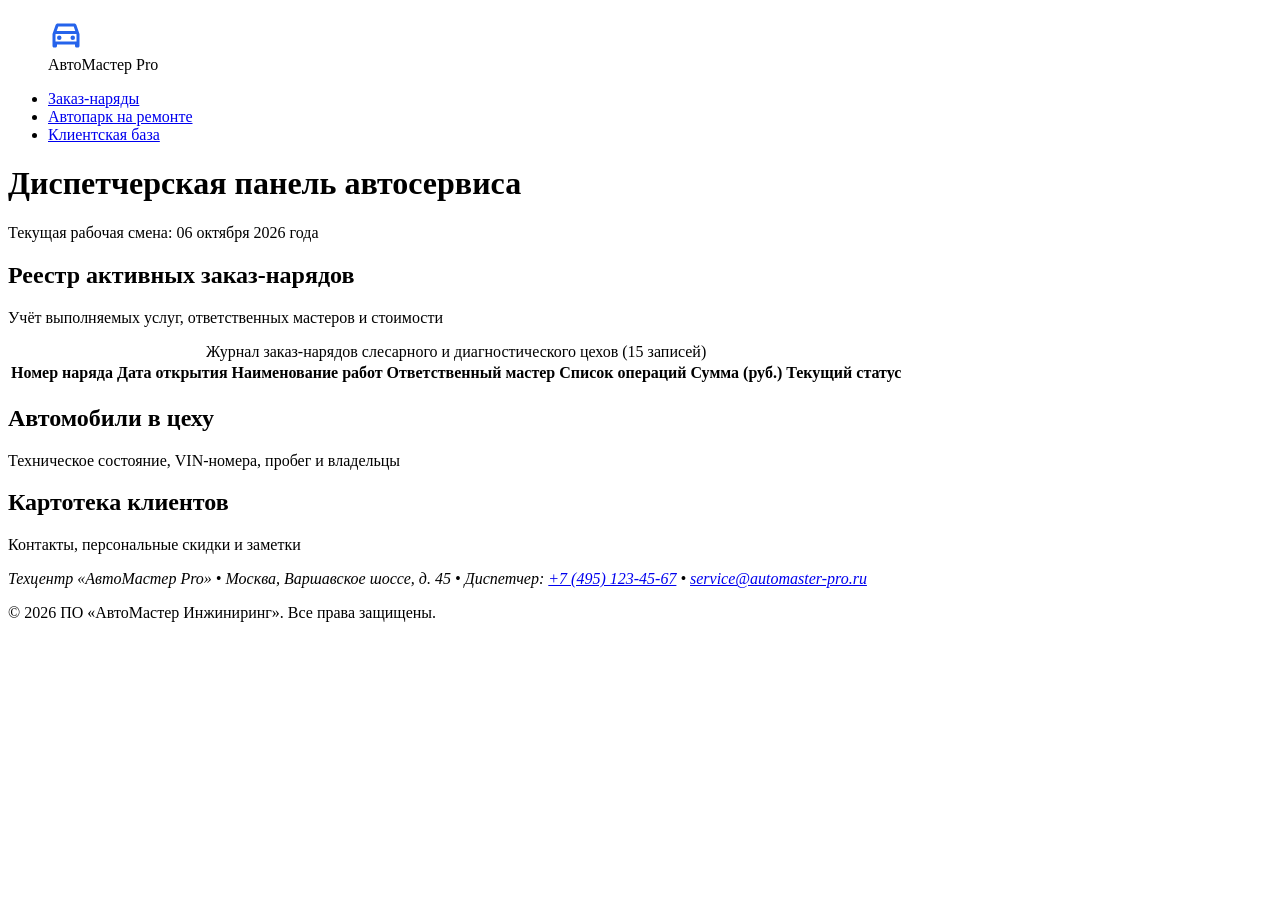
==== index.html @ 655a0047 "Rename 1Day.html to index.html" ====
<!DOCTYPE html>
<html lang="ru">
<head>
  <meta charset="UTF-8">
  <meta name="viewport" content="width=device-width, initial-scale=1.0">
  <title>АвтоМастер Pro — Система управления автосервисом</title>
  <link rel="stylesheet" href="./styles.css">
</head>
<body class="app-layout">

  <!-- БОКОВАЯ НАВИГАЦИЯ -->
  <nav class="app-sidebar" aria-label="Главное меню автосервиса">
    <figure class="brand-badge">
      <img
        src="data:image/svg+xml,%3Csvg xmlns='http://www.w3.org/2000/svg' viewBox='0 0 24 24' fill='%232563eb'%3E%3Cpath d='M18.92 6.01C18.72 5.42 18.16 5 17.5 5h-11c-.66 0-1.22.42-1.42 1.01L3 12v8c0 .55.45 1 1 1h1c.55 0 1-.45 1-1v-1h12v1c0 .55.45 1 1 1h1c.55 0 1-.45 1-1v-8l-2.08-5.99zM6.85 7h10.29l1.04 3H5.81l1.04-3zM19 17H5v-4.66l.12-.34h13.77l.11.34V17z'/%3E%3Ccircle cx='7.5' cy='14.5' r='1.5'/%3E%3Ccircle cx='16.5' cy='14.5' r='1.5'/%3E%3C/svg%3E"
        alt="Фирменный логотип системы АвтоМастер Pro"
        width="36"
        height="36">
      <figcaption class="brand-title">АвтоМастер Pro</figcaption>
    </figure>

    <ul class="nav-list">
      <li class="nav-item">
        <a href="#orders-section" class="nav-link active" aria-current="page">Заказ-наряды</a>
      </li>
      <li class="nav-item">
        <a href="#cars-section" class="nav-link">Автопарк на ремонте</a>
      </li>
      <li class="nav-item">
        <a href="#clients-section" class="nav-link">Клиентская база</a>
      </li>
    </ul>
  </nav>

  <!-- ШАПКА -->
  <header class="app-header">
    <hgroup class="header-content">
      <h1 class="header-heading">Диспетчерская панель автосервиса</h1>
      <p class="header-caption">
        Текущая рабочая смена:
        <time datetime="2026-10-06">06 октября 2026 года</time>
      </p>
    </hgroup>
  </header>

  <!-- ОСНОВНАЯ ОБЛАСТЬ -->
  <main class="app-main">

    <!-- СЕКЦИЯ 1: ТАБЛИЦА ЗАКАЗ-НАРЯДОВ -->
    <section id="orders-section" class="dashboard-block" aria-labelledby="orders-title">
      <header class="block-header">
        <h2 id="orders-title" class="block-title">Реестр активных заказ-нарядов</h2>
        <p class="block-subtitle">Учёт выполняемых услуг, ответственных мастеров и стоимости</p>
      </header>

      <table class="data-table" id="orders-table">
        <caption class="table-caption">
          Журнал заказ-нарядов слесарного и диагностического цехов (15 записей)
        </caption>
        <thead>
          <tr>
            <th scope="col">Номер наряда</th>
            <th scope="col">Дата открытия</th>
            <th scope="col">Наименование работ</th>
            <th scope="col">Ответственный мастер</th>
            <th scope="col">Список операций</th>
            <th scope="col">Сумма (руб.)</th>
            <th scope="col">Текущий статус</th>
          </tr>
        </thead>
        <tbody id="orders-table-body">
          <!-- Генерируется через JS (без innerHTML) -->
        </tbody>
      </table>
    </section>

    <!-- СЕКЦИЯ 2: КАРТОЧКИ АВТОМОБИЛЕЙ НА ОБСЛУЖИВАНИИ -->
    <section id="cars-section" class="dashboard-block" aria-labelledby="cars-title">
      <header class="block-header">
        <h2 id="cars-title" class="block-title">Автомобили в цеху</h2>
        <p class="block-subtitle">Техническое состояние, VIN-номера, пробег и владельцы</p>
      </header>
      <ul id="cars-grid" class="cards-grid" aria-label="Сетка автомобилей в автосервисе">
        <!-- Генерируется через JS (без innerHTML) -->
      </ul>
    </section>

  </main>

  <!-- ДОПОЛНИТЕЛЬНАЯ БОКОВАЯ ПАНЕЛЬ: КЛИЕНТЫ -->
  <aside id="clients-section" class="app-extra-panel" aria-labelledby="clients-title">
    <header class="extra-panel-header">
      <h2 id="clients-title" class="extra-panel-title">Картотека клиентов</h2>
      <p class="extra-panel-subtitle">Контакты, персональные скидки и заметки</p>
    </header>
    <ul id="clients-stack" class="clients-stack" aria-label="Список клиентов сервиса">
      <!-- Генерируется через JS (без innerHTML) -->
    </ul>
  </aside>

  <!-- ПОДВАЛ С АДРЕСОМ -->
  <footer class="app-footer">
    <address class="footer-contacts">
      Техцентр «АвтоМастер Pro» • Москва, Варшавское шоссе, д. 45 • Диспетчер: 
      <a href="tel:+74951234567">+7 (495) 123-45-67</a> • 
      <a href="mailto:service@automaster-pro.ru">service@automaster-pro.ru</a>
    </address>
    <p class="footer-copyright">
      © <time datetime="2026">2026</time> ПО «АвтоМастер Инжиниринг». Все права защищены.
    </p>
  </footer>

  <!-- МОДУЛЬ ПРИЛОЖЕНИЯ -->
  <script type="module" src="./js/app.js"></script>
</body>
</html>
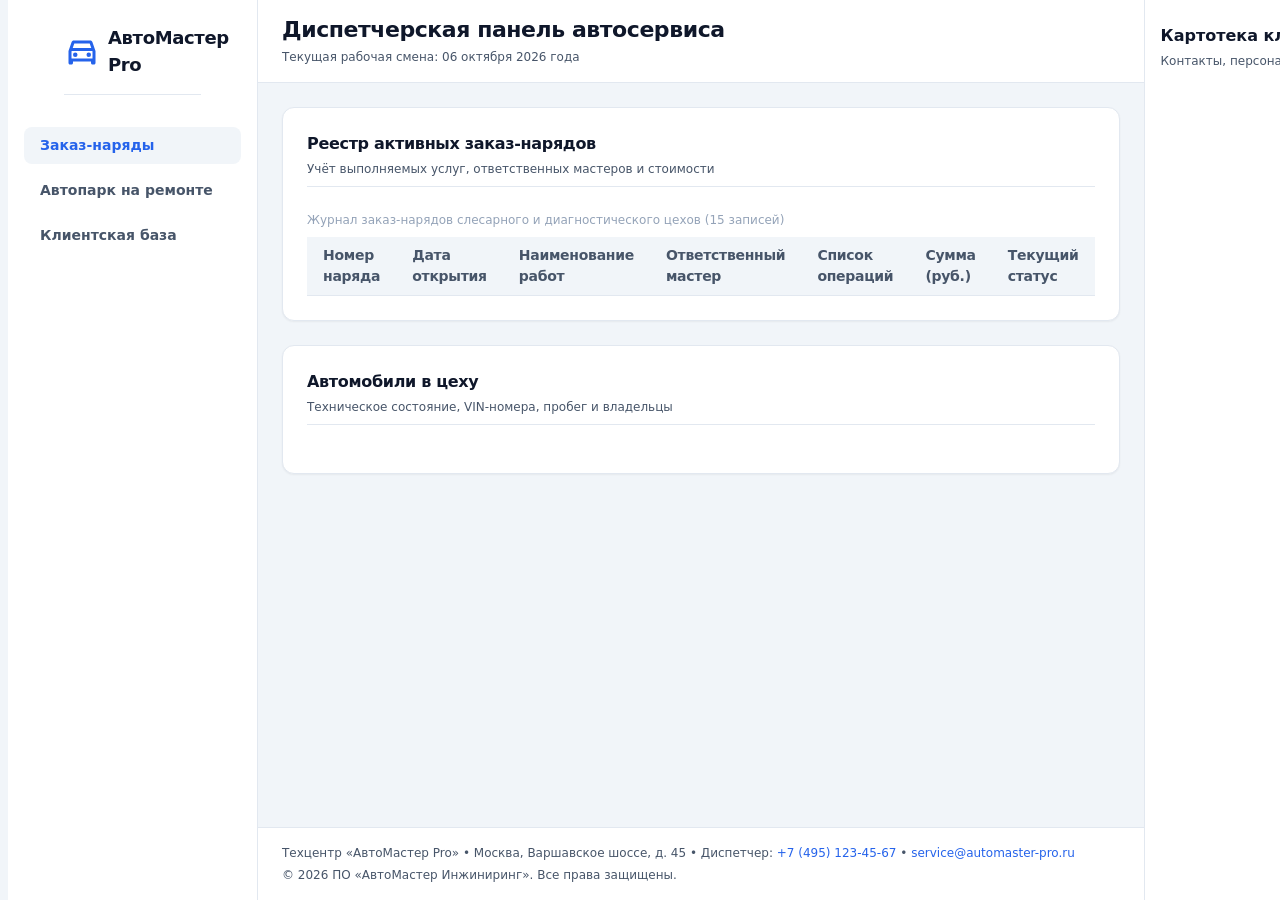
==== commit 279ad5a6: "Update index.html" ====
--- a/index.html
+++ b/index.html
@@ -4,7 +4,7 @@
   <meta charset="UTF-8">
   <meta name="viewport" content="width=device-width, initial-scale=1.0">
   <title>АвтоМастер Pro — Система управления автосервисом</title>
-  <link rel="stylesheet" href="./styles.css">
+  <link rel="stylesheet" href="./style.css">
 </head>
 <body class="app-layout">
 
@@ -111,6 +111,6 @@
   </footer>
 
   <!-- МОДУЛЬ ПРИЛОЖЕНИЯ -->
-  <script type="module" src="./js/app.js"></script>
+  <script type="module" src="./app.js"></script>
 </body>
 </html>
--- a/style.css
+++ b/style.css
@@ -0,0 +1,385 @@
+/* ==========================================================================
+   1. СОВРЕМЕННЫЙ CSS RESET (БЕЗ * { margin:0; padding:0; })
+   ========================================================================== */
+*,
+*::before,
+*::after {
+  box-sizing: border-box;
+}
+
+html {
+  -webkit-text-size-adjust: none;
+  text-size-adjust: none;
+}
+
+body,
+h1,
+h2,
+h3,
+h4,
+p,
+figure,
+figcaption,
+blockquote,
+dl,
+dd,
+ul,
+ol {
+  margin-block-start: 0;
+  margin-block-end: 0;
+}
+
+ul,
+ol {
+  list-style: none;
+  padding-inline-start: 0;
+}
+
+body {
+  min-height: 100vh;
+  line-height: var(--lh-normal);
+  font-family: var(--font-family-base);
+  background-color: var(--bg-base);
+  color: var(--text-primary);
+}
+
+img {
+  display: block;
+  max-width: 100%;
+}
+
+table {
+  border-collapse: collapse;
+  width: 100%;
+}
+
+a {
+  color: inherit;
+  text-decoration: none;
+}
+
+/* ==========================================================================
+   2. ДИЗАЙН-ТОКЕНЫ В :ROOT (26 CSS-ПЕРЕМЕННЫХ)
+   ========================================================================== */
+@import url('https://fonts.googleapis.com/css2?family=Plus+Jakarta+Sans:wght@400;500;600;700&display=swap');
+
+:root {
+  /* 1. Семейство шрифтов и 6 размеров */
+  --font-family-base: 'Plus Jakarta Sans', system-ui, -apple-system, sans-serif;
+  --font-xs: 0.75rem;    /* 12px */
+  --font-sm: 0.875rem;   /* 14px */
+  --font-md: 1rem;       /* 16px */
+  --font-lg: 1.125rem;   /* 18px */
+  --font-xl: 1.375rem;   /* 22px */
+  --font-2xl: 1.625rem;  /* 26px */
+
+  /* Интервалы и трекинг */
+  --lh-tight: 1.25;
+  --lh-normal: 1.5;
+  --ls-tight: -0.02em;
+  --ls-normal: 0;
+  --ls-wide: 0.04em;
+
+  /* 2. Цвета фонов (3 уровня) */
+  --bg-base: #f1f5f9;               /* Уровень 1: Общая подложка */
+  --bg-surface: #ffffff;            /* Уровень 2: Карточки, сайдбар */
+  --bg-surface-elevated: #e2e8f0;   /* Уровень 3: Акцентные блоки */
+
+  /* 3. Цвета текста (3 уровня) */
+  --text-primary: #0f172a;          /* Основной */
+  --text-secondary: #475569;        /* Второстепенный */
+  --text-muted: #94a3b8;            /* Приглушенный */
+
+  /* 4. Цвета границ (2 уровня) */
+  --border-subtle: #e2e8f0;
+  --border-strong: #cbd5e1;
+
+  /* 5. Акцентный цвет */
+  --color-accent: #2563eb;
+
+  /* 6. Цвета состояний */
+  --color-success: #15803d;
+  --color-warning: #b45309;
+  --color-error: #b91c1c;
+  --color-info: #0369a1;
+
+  /* 7. 6 шагов отступов (от 4px до 48px) */
+  --space-2xs: 4px;
+  --space-xs: 8px;
+  --space-sm: 16px;
+  --space-md: 24px;
+  --space-lg: 32px;
+  --space-xl: 48px;
+
+  /* 8. 4 радиуса скругления */
+  --radius-sm: 4px;
+  --radius-md: 8px;
+  --radius-lg: 12px;
+  --radius-full: 9999px;
+
+  /* 9. 3 уровня теней */
+  --shadow-sm: 0 1px 2px rgba(0, 0, 0, 0.05);
+  --shadow-md: 0 4px 6px -1px rgba(0, 0, 0, 0.08);
+  --shadow-lg: 0 10px 15px -3px rgba(0, 0, 0, 0.12);
+}
+
+/* ==========================================================================
+   3. ГЛОБАЛЬНЫЙ CSS GRID LAYOUT
+   ========================================================================== */
+.app-layout {
+  display: grid;
+  grid-template-columns: 250px 1fr 320px;
+  grid-template-rows: auto 1fr auto;
+  grid-template-areas:
+    "sidebar header extra"
+    "sidebar main   extra"
+    "sidebar footer extra";
+  min-height: 100vh;
+}
+
+/* Боковая навигация */
+.app-sidebar {
+  grid-area: sidebar;
+  background-color: var(--bg-surface);
+  border-right: 1px solid var(--border-subtle);
+  padding: var(--space-md) var(--space-sm);
+}
+
+.brand-badge {
+  display: flex;
+  align-items: center;
+  gap: var(--space-xs);
+  margin-bottom: var(--space-lg);
+  padding-bottom: var(--space-sm);
+  border-bottom: 1px solid var(--border-subtle);
+}
+
+.brand-title {
+  font-size: var(--font-lg);
+  font-weight: 700;
+  letter-spacing: var(--ls-tight);
+  color: var(--text-primary);
+}
+
+.nav-list {
+  display: flex;
+  flex-direction: column;
+  gap: var(--space-xs);
+}
+
+.nav-link {
+  display: block;
+  padding: var(--space-xs) var(--space-sm);
+  font-size: var(--font-sm);
+  font-weight: 600;
+  color: var(--text-secondary);
+  border-radius: var(--radius-md);
+  transition: background-color 0.2s, color 0.2s;
+}
+
+.nav-link:hover,
+.nav-link.active {
+  background-color: var(--bg-base);
+  color: var(--color-accent);
+}
+
+/* Шапка */
+.app-header {
+  grid-area: header;
+  background-color: var(--bg-surface);
+  border-bottom: 1px solid var(--border-subtle);
+  padding: var(--space-sm) var(--space-md);
+}
+
+.header-heading {
+  font-size: var(--font-xl);
+  font-weight: 700;
+  letter-spacing: var(--ls-tight);
+  line-height: var(--lh-tight);
+}
+
+.header-caption {
+  font-size: var(--font-xs);
+  color: var(--text-secondary);
+  margin-top: var(--space-2xs);
+}
+
+/* Основная область */
+.app-main {
+  grid-area: main;
+  padding: var(--space-md);
+  display: flex;
+  flex-direction: column;
+  gap: var(--space-md);
+}
+
+.dashboard-block {
+  background-color: var(--bg-surface);
+  border: 1px solid var(--border-subtle);
+  border-radius: var(--radius-lg);
+  padding: var(--space-md);
+  box-shadow: var(--shadow-sm);
+}
+
+.block-header {
+  margin-bottom: var(--space-md);
+  padding-bottom: var(--space-xs);
+  border-bottom: 1px solid var(--border-subtle);
+}
+
+.block-title {
+  font-size: var(--font-md);
+  font-weight: 700;
+  letter-spacing: var(--ls-tight);
+}
+
+.block-subtitle {
+  font-size: var(--font-xs);
+  color: var(--text-secondary);
+  margin-top: var(--space-2xs);
+}
+
+/* Таблица заказов-нарядов */
+.table-caption {
+  font-size: var(--font-xs);
+  color: var(--text-muted);
+  text-align: left;
+  margin-bottom: var(--space-xs);
+}
+
+.data-table th,
+.data-table td {
+  padding: var(--space-xs) var(--space-sm);
+  text-align: left;
+  font-size: var(--font-sm);
+  border-bottom: 1px solid var(--border-subtle);
+}
+
+.data-table th {
+  background-color: var(--bg-base);
+  color: var(--text-secondary);
+  font-weight: 600;
+  letter-spacing: var(--ls-tight);
+}
+
+.data-table tbody tr:hover {
+  background-color: var(--bg-base);
+}
+
+/* Сетка карточек автомобилей */
+.cards-grid {
+  display: grid;
+  grid-template-columns: repeat(auto-fill, minmax(240px, 1fr));
+  gap: var(--space-sm);
+}
+
+.car-card {
+  background-color: var(--bg-base);
+  border: 1px solid var(--border-subtle);
+  border-radius: var(--radius-md);
+  padding: var(--space-sm);
+  display: flex;
+  flex-direction: column;
+  gap: var(--space-2xs);
+}
+
+.car-title {
+  font-size: var(--font-sm);
+  font-weight: 700;
+  line-height: var(--lh-tight);
+}
+
+.car-desc {
+  font-size: var(--font-xs);
+  color: var(--text-secondary);
+}
+
+.car-meta {
+  font-size: var(--font-xs);
+  color: var(--text-muted);
+}
+
+/* Дополнительная боковая панель (Клиенты) */
+.app-extra-panel {
+  grid-area: extra;
+  background-color: var(--bg-surface);
+  border-left: 1px solid var(--border-subtle);
+  padding: var(--space-md) var(--space-sm);
+  overflow-y: auto;
+}
+
+.extra-panel-header {
+  margin-bottom: var(--space-md);
+}
+
+.extra-panel-title {
+  font-size: var(--font-md);
+  font-weight: 700;
+}
+
+.extra-panel-subtitle {
+  font-size: var(--font-xs);
+  color: var(--text-secondary);
+  margin-top: var(--space-2xs);
+}
+
+.clients-stack {
+  display: flex;
+  flex-direction: column;
+  gap: var(--space-sm);
+}
+
+.client-card {
+  background-color: var(--bg-base);
+  border: 1px solid var(--border-subtle);
+  border-radius: var(--radius-md);
+  padding: var(--space-sm);
+  display: flex;
+  flex-direction: column;
+  gap: var(--space-2xs);
+}
+
+.client-name {
+  font-size: var(--font-sm);
+  font-weight: 700;
+}
+
+.client-text {
+  font-size: var(--font-xs);
+  color: var(--text-secondary);
+}
+
+/* Бейджи статусов */
+.status-badge {
+  display: inline-block;
+  align-self: flex-start;
+  padding: 2px 8px;
+  font-size: var(--font-xs);
+  font-weight: 600;
+  border-radius: var(--radius-full);
+  margin-top: var(--space-2xs);
+}
+
+.status-badge--success { background-color: #dcfce7; color: var(--color-success); }
+.status-badge--warning { background-color: #fef3c7; color: var(--color-warning); }
+.status-badge--error   { background-color: #fee2e2; color: var(--color-error); }
+.status-badge--info    { background-color: #e0f2fe; color: var(--color-info); }
+
+/* Подвал */
+.app-footer {
+  grid-area: footer;
+  background-color: var(--bg-surface);
+  border-top: 1px solid var(--border-subtle);
+  padding: var(--space-sm) var(--space-md);
+  font-size: var(--font-xs);
+  color: var(--text-secondary);
+}
+
+.footer-contacts {
+  font-style: normal;
+  margin-bottom: var(--space-2xs);
+}
+
+.footer-contacts a {
+  color: var(--color-accent);
+}
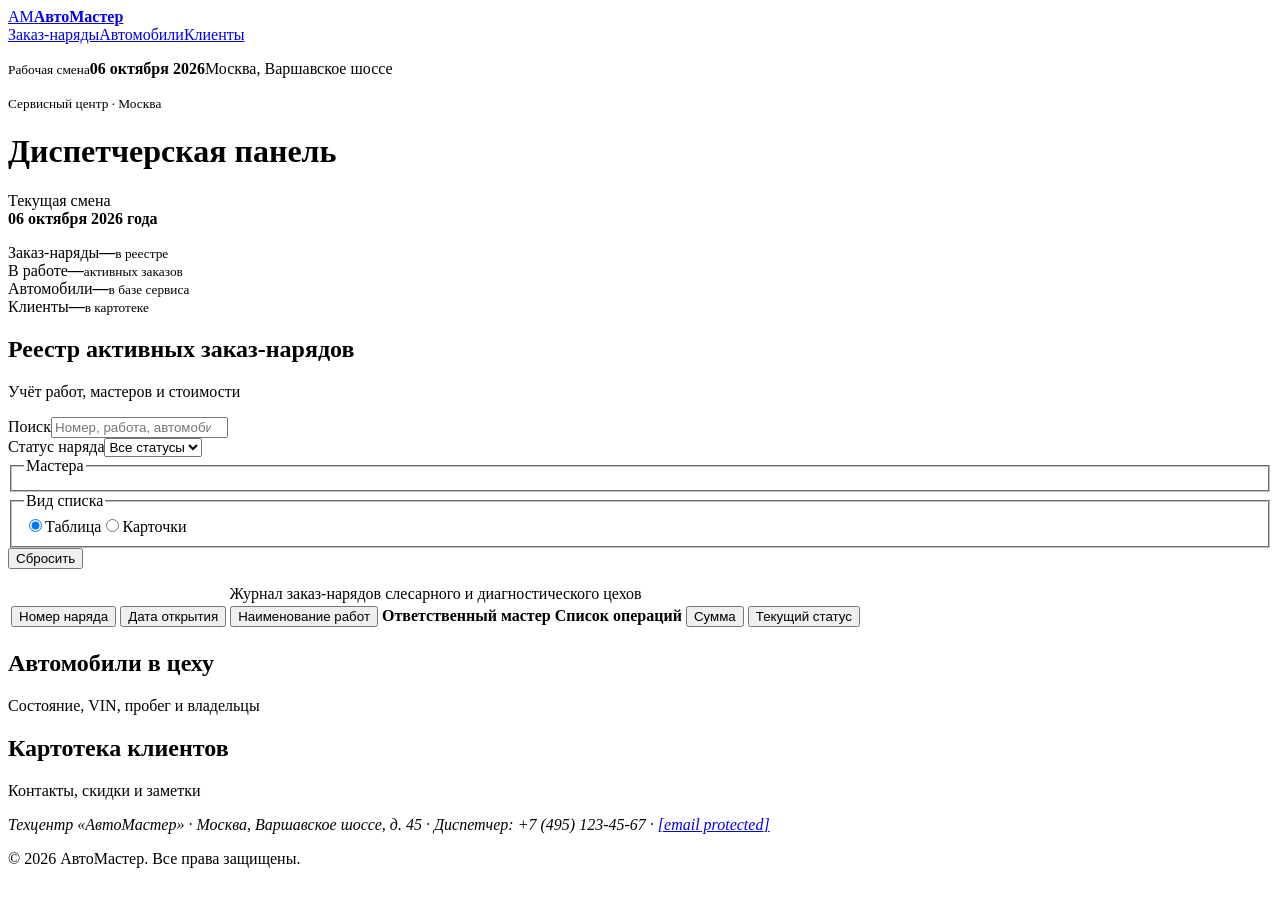
==== commit 8aa96878: "Update index.html" ====
--- a/index.html
+++ b/index.html
@@ -1,116 +1,45 @@
-<!DOCTYPE html>
+<!doctype html>
 <html lang="ru">
 <head>
   <meta charset="UTF-8">
-  <meta name="viewport" content="width=device-width, initial-scale=1.0">
-  <title>АвтоМастер Pro — Система управления автосервисом</title>
-  <link rel="stylesheet" href="./style.css">
+  <meta name="viewport" content="width=device-width, initial-scale=1">
+  <title>АвтоМастер — Панель управления</title>
+  <link rel="stylesheet" href="styles.css">
 </head>
-<body class="app-layout">
-
-  <!-- БОКОВАЯ НАВИГАЦИЯ -->
-  <nav class="app-sidebar" aria-label="Главное меню автосервиса">
-    <figure class="brand-badge">
-      <img
-        src="data:image/svg+xml,%3Csvg xmlns='http://www.w3.org/2000/svg' viewBox='0 0 24 24' fill='%232563eb'%3E%3Cpath d='M18.92 6.01C18.72 5.42 18.16 5 17.5 5h-11c-.66 0-1.22.42-1.42 1.01L3 12v8c0 .55.45 1 1 1h1c.55 0 1-.45 1-1v-1h12v1c0 .55.45 1 1 1h1c.55 0 1-.45 1-1v-8l-2.08-5.99zM6.85 7h10.29l1.04 3H5.81l1.04-3zM19 17H5v-4.66l.12-.34h13.77l.11.34V17z'/%3E%3Ccircle cx='7.5' cy='14.5' r='1.5'/%3E%3Ccircle cx='16.5' cy='14.5' r='1.5'/%3E%3C/svg%3E"
-        alt="Фирменный логотип системы АвтоМастер Pro"
-        width="36"
-        height="36">
-      <figcaption class="brand-title">АвтоМастер Pro</figcaption>
-    </figure>
-
-    <ul class="nav-list">
-      <li class="nav-item">
-        <a href="#orders-section" class="nav-link active" aria-current="page">Заказ-наряды</a>
-      </li>
-      <li class="nav-item">
-        <a href="#cars-section" class="nav-link">Автопарк на ремонте</a>
-      </li>
-      <li class="nav-item">
-        <a href="#clients-section" class="nav-link">Клиентская база</a>
-      </li>
-    </ul>
-  </nav>
-
-  <!-- ШАПКА -->
-  <header class="app-header">
-    <hgroup class="header-content">
-      <h1 class="header-heading">Диспетчерская панель автосервиса</h1>
-      <p class="header-caption">
-        Текущая рабочая смена:
-        <time datetime="2026-10-06">06 октября 2026 года</time>
-      </p>
-    </hgroup>
-  </header>
-
-  <!-- ОСНОВНАЯ ОБЛАСТЬ -->
-  <main class="app-main">
-
-    <!-- СЕКЦИЯ 1: ТАБЛИЦА ЗАКАЗ-НАРЯДОВ -->
-    <section id="orders-section" class="dashboard-block" aria-labelledby="orders-title">
-      <header class="block-header">
-        <h2 id="orders-title" class="block-title">Реестр активных заказ-нарядов</h2>
-        <p class="block-subtitle">Учёт выполняемых услуг, ответственных мастеров и стоимости</p>
-      </header>
-
-      <table class="data-table" id="orders-table">
-        <caption class="table-caption">
-          Журнал заказ-нарядов слесарного и диагностического цехов (15 записей)
-        </caption>
-        <thead>
-          <tr>
-            <th scope="col">Номер наряда</th>
-            <th scope="col">Дата открытия</th>
-            <th scope="col">Наименование работ</th>
-            <th scope="col">Ответственный мастер</th>
-            <th scope="col">Список операций</th>
-            <th scope="col">Сумма (руб.)</th>
-            <th scope="col">Текущий статус</th>
-          </tr>
-        </thead>
-        <tbody id="orders-table-body">
-          <!-- Генерируется через JS (без innerHTML) -->
-        </tbody>
-      </table>
+<body>
+<div class="layout">
+  <aside class="sidebar">
+    <a class="brand" href="#top"><span class="brand-mark">АМ</span><strong>АвтоМастер</strong></a>
+    <nav aria-label="Разделы"><a class="nav-link active" href="#orders">Заказ-наряды</a><a class="nav-link" href="#cars">Автомобили</a><a class="nav-link" href="#clients">Клиенты</a></nav>
+    <p class="shift"><small>Рабочая смена</small><strong>06 октября 2026</strong><span>Москва, Варшавское шоссе</span></p>
+  </aside>
+  <header class="header" id="top"><div><small>Сервисный центр · Москва</small><h1>Диспетчерская панель</h1></div><p>Текущая смена<br><strong>06 октября 2026 года</strong></p></header>
+  <main class="main">
+    <section class="stats" aria-label="Сводка"><article><span>Заказ-наряды</span><strong id="stat-orders">—</strong><small>в реестре</small></article><article><span>В работе</span><strong id="stat-active">—</strong><small>активных заказов</small></article><article><span>Автомобили</span><strong id="stat-cars">—</strong><small>в базе сервиса</small></article><article><span>Клиенты</span><strong id="stat-clients">—</strong><small>в картотеке</small></article></section>
+    <section class="panel" id="orders"><div class="section-head"><div><h2>Реестр активных заказ-нарядов</h2><p>Учёт работ, мастеров и стоимости</p></div><span id="orders-total" class="count"></span></div>
+      <form class="filters" id="order-filters">
+        <div class="field grow"><label for="search-orders">Поиск</label><input id="search-orders" type="search" placeholder="Номер, работа, автомобиль или мастер" autocomplete="off"></div>
+        <div class="field"><label for="status-filter">Статус наряда</label><select id="status-filter"><option value="">Все статусы</option></select></div>
+        <fieldset class="field master-filter"><legend>Мастера</legend><div id="master-filters" class="choice-list"></div></fieldset>
+        <fieldset class="field"><legend>Вид списка</legend><div class="choice-list"><label class="choice radio"><input type="radio" name="view" value="table" checked><span>Таблица</span></label><label class="choice radio"><input type="radio" name="view" value="cards"><span>Карточки</span></label></div></fieldset>
+        <button class="button light" type="reset">Сбросить</button>
+      </form>
+      <p class="result-count" id="result-count" aria-live="polite"></p>
+      <div class="table-wrap" id="orders-table-wrap"><table class="data-table"><caption>Журнал заказ-нарядов слесарного и диагностического цехов</caption><thead><tr>
+        <th scope="col" aria-sort="none"><button class="sort-button" data-sort="orderNumber" type="button">Номер наряда <i class="sort-arrow"></i></button></th>
+        <th scope="col" aria-sort="none"><button class="sort-button" data-sort="createdAt" type="button">Дата открытия <i class="sort-arrow"></i></button></th>
+        <th scope="col" aria-sort="none"><button class="sort-button" data-sort="title" type="button">Наименование работ <i class="sort-arrow"></i></button></th>
+        <th scope="col">Ответственный мастер</th><th scope="col">Список операций</th>
+        <th scope="col" aria-sort="none"><button class="sort-button" data-sort="totalCost" type="button">Сумма <i class="sort-arrow"></i></button></th>
+        <th scope="col" aria-sort="none"><button class="sort-button" data-sort="status" type="button">Текущий статус <i class="sort-arrow"></i></button></th>
+      </tr></thead><tbody id="orders-table-body"></tbody></table></div>
+      <ul class="order-cards" id="orders-cards" hidden></ul><p id="orders-empty" class="empty" hidden>По выбранным условиям ничего не найдено.</p>
     </section>
-
-    <!-- СЕКЦИЯ 2: КАРТОЧКИ АВТОМОБИЛЕЙ НА ОБСЛУЖИВАНИИ -->
-    <section id="cars-section" class="dashboard-block" aria-labelledby="cars-title">
-      <header class="block-header">
-        <h2 id="cars-title" class="block-title">Автомобили в цеху</h2>
-        <p class="block-subtitle">Техническое состояние, VIN-номера, пробег и владельцы</p>
-      </header>
-      <ul id="cars-grid" class="cards-grid" aria-label="Сетка автомобилей в автосервисе">
-        <!-- Генерируется через JS (без innerHTML) -->
-      </ul>
-    </section>
-
+    <section class="panel" id="cars"><div class="section-head"><div><h2>Автомобили в цеху</h2><p>Состояние, VIN, пробег и владельцы</p></div><span id="cars-total" class="count"></span></div><ul id="cars-grid" class="cards-grid"></ul></section>
   </main>
-
-  <!-- ДОПОЛНИТЕЛЬНАЯ БОКОВАЯ ПАНЕЛЬ: КЛИЕНТЫ -->
-  <aside id="clients-section" class="app-extra-panel" aria-labelledby="clients-title">
-    <header class="extra-panel-header">
-      <h2 id="clients-title" class="extra-panel-title">Картотека клиентов</h2>
-      <p class="extra-panel-subtitle">Контакты, персональные скидки и заметки</p>
-    </header>
-    <ul id="clients-stack" class="clients-stack" aria-label="Список клиентов сервиса">
-      <!-- Генерируется через JS (без innerHTML) -->
-    </ul>
-  </aside>
-
-  <!-- ПОДВАЛ С АДРЕСОМ -->
-  <footer class="app-footer">
-    <address class="footer-contacts">
-      Техцентр «АвтоМастер Pro» • Москва, Варшавское шоссе, д. 45 • Диспетчер: 
-      <a href="tel:+74951234567">+7 (495) 123-45-67</a> • 
-      <a href="mailto:service@automaster-pro.ru">service@automaster-pro.ru</a>
-    </address>
-    <p class="footer-copyright">
-      © <time datetime="2026">2026</time> ПО «АвтоМастер Инжиниринг». Все права защищены.
-    </p>
-  </footer>
-
-  <!-- МОДУЛЬ ПРИЛОЖЕНИЯ -->
-  <script type="module" src="./app.js"></script>
-</body>
-</html>
+  <aside class="extra" id="clients"><div class="section-head"><div><h2>Картотека клиентов</h2><p>Контакты, скидки и заметки</p></div></div><ul id="clients-stack" class="clients-stack"></ul></aside>
+  <footer class="footer"><address>Техцентр «АвтоМастер» · Москва, Варшавское шоссе, д. 45 · Диспетчер: +7 (495) 123-45-67 · <a href="/cdn-cgi/l/email-protection" class="__cf_email__" data-cfemail="16657364607f757356776362797b7765627364387a7975777a">[email&#160;protected]</a></address><p>© 2026 АвтоМастер. Все права защищены.</p></footer>
+</div>
+<div class="modal" id="detail-modal" hidden><div class="backdrop" data-modal-close></div><section class="dialog modal-dialog" role="dialog" aria-modal="true" aria-labelledby="modal-title" tabindex="-1"><header><h2 id="modal-title">Подробности</h2><button id="modal-close" class="icon-button" type="button" aria-label="Закрыть окно">×</button></header><div id="modal-content" class="modal-content"></div><footer><button class="button light" type="button" data-modal-close>Закрыть</button><button class="button primary" type="button" disabled>Изменить заказ</button></footer></section></div>
+<script data-cfasync="false" src="/cdn-cgi/scripts/5c5dd728/cloudflare-static/email-decode.min.js"></script><script type="module" src="js/app.js"></script>
+</body></html>
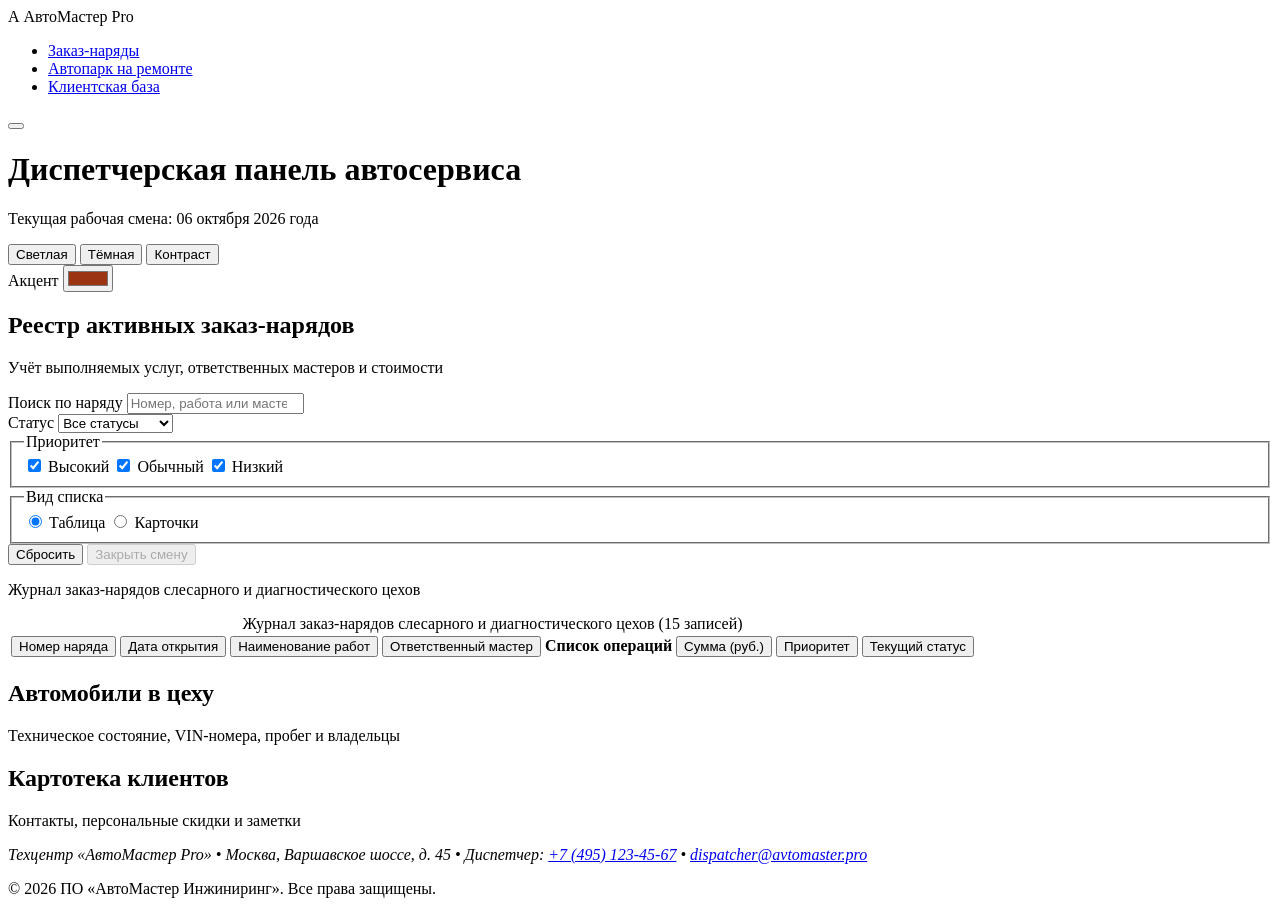
==== commit 0fd998d0: "Add files via upload" ====
--- a/index.html
+++ b/index.html
@@ -1,45 +1,240 @@
-<!doctype html>
-<html lang="ru">
-<head>
-  <meta charset="UTF-8">
-  <meta name="viewport" content="width=device-width, initial-scale=1">
-  <title>АвтоМастер — Панель управления</title>
-  <link rel="stylesheet" href="styles.css">
-</head>
-<body>
-<div class="layout">
-  <aside class="sidebar">
-    <a class="brand" href="#top"><span class="brand-mark">АМ</span><strong>АвтоМастер</strong></a>
-    <nav aria-label="Разделы"><a class="nav-link active" href="#orders">Заказ-наряды</a><a class="nav-link" href="#cars">Автомобили</a><a class="nav-link" href="#clients">Клиенты</a></nav>
-    <p class="shift"><small>Рабочая смена</small><strong>06 октября 2026</strong><span>Москва, Варшавское шоссе</span></p>
-  </aside>
-  <header class="header" id="top"><div><small>Сервисный центр · Москва</small><h1>Диспетчерская панель</h1></div><p>Текущая смена<br><strong>06 октября 2026 года</strong></p></header>
-  <main class="main">
-    <section class="stats" aria-label="Сводка"><article><span>Заказ-наряды</span><strong id="stat-orders">—</strong><small>в реестре</small></article><article><span>В работе</span><strong id="stat-active">—</strong><small>активных заказов</small></article><article><span>Автомобили</span><strong id="stat-cars">—</strong><small>в базе сервиса</small></article><article><span>Клиенты</span><strong id="stat-clients">—</strong><small>в картотеке</small></article></section>
-    <section class="panel" id="orders"><div class="section-head"><div><h2>Реестр активных заказ-нарядов</h2><p>Учёт работ, мастеров и стоимости</p></div><span id="orders-total" class="count"></span></div>
-      <form class="filters" id="order-filters">
-        <div class="field grow"><label for="search-orders">Поиск</label><input id="search-orders" type="search" placeholder="Номер, работа, автомобиль или мастер" autocomplete="off"></div>
-        <div class="field"><label for="status-filter">Статус наряда</label><select id="status-filter"><option value="">Все статусы</option></select></div>
-        <fieldset class="field master-filter"><legend>Мастера</legend><div id="master-filters" class="choice-list"></div></fieldset>
-        <fieldset class="field"><legend>Вид списка</legend><div class="choice-list"><label class="choice radio"><input type="radio" name="view" value="table" checked><span>Таблица</span></label><label class="choice radio"><input type="radio" name="view" value="cards"><span>Карточки</span></label></div></fieldset>
-        <button class="button light" type="reset">Сбросить</button>
-      </form>
-      <p class="result-count" id="result-count" aria-live="polite"></p>
-      <div class="table-wrap" id="orders-table-wrap"><table class="data-table"><caption>Журнал заказ-нарядов слесарного и диагностического цехов</caption><thead><tr>
-        <th scope="col" aria-sort="none"><button class="sort-button" data-sort="orderNumber" type="button">Номер наряда <i class="sort-arrow"></i></button></th>
-        <th scope="col" aria-sort="none"><button class="sort-button" data-sort="createdAt" type="button">Дата открытия <i class="sort-arrow"></i></button></th>
-        <th scope="col" aria-sort="none"><button class="sort-button" data-sort="title" type="button">Наименование работ <i class="sort-arrow"></i></button></th>
-        <th scope="col">Ответственный мастер</th><th scope="col">Список операций</th>
-        <th scope="col" aria-sort="none"><button class="sort-button" data-sort="totalCost" type="button">Сумма <i class="sort-arrow"></i></button></th>
-        <th scope="col" aria-sort="none"><button class="sort-button" data-sort="status" type="button">Текущий статус <i class="sort-arrow"></i></button></th>
-      </tr></thead><tbody id="orders-table-body"></tbody></table></div>
-      <ul class="order-cards" id="orders-cards" hidden></ul><p id="orders-empty" class="empty" hidden>По выбранным условиям ничего не найдено.</p>
-    </section>
-    <section class="panel" id="cars"><div class="section-head"><div><h2>Автомобили в цеху</h2><p>Состояние, VIN, пробег и владельцы</p></div><span id="cars-total" class="count"></span></div><ul id="cars-grid" class="cards-grid"></ul></section>
-  </main>
-  <aside class="extra" id="clients"><div class="section-head"><div><h2>Картотека клиентов</h2><p>Контакты, скидки и заметки</p></div></div><ul id="clients-stack" class="clients-stack"></ul></aside>
-  <footer class="footer"><address>Техцентр «АвтоМастер» · Москва, Варшавское шоссе, д. 45 · Диспетчер: +7 (495) 123-45-67 · <a href="/cdn-cgi/l/email-protection" class="__cf_email__" data-cfemail="16657364607f757356776362797b7765627364387a7975777a">[email&#160;protected]</a></address><p>© 2026 АвтоМастер. Все права защищены.</p></footer>
-</div>
-<div class="modal" id="detail-modal" hidden><div class="backdrop" data-modal-close></div><section class="dialog modal-dialog" role="dialog" aria-modal="true" aria-labelledby="modal-title" tabindex="-1"><header><h2 id="modal-title">Подробности</h2><button id="modal-close" class="icon-button" type="button" aria-label="Закрыть окно">×</button></header><div id="modal-content" class="modal-content"></div><footer><button class="button light" type="button" data-modal-close>Закрыть</button><button class="button primary" type="button" disabled>Изменить заказ</button></footer></section></div>
-<script data-cfasync="false" src="/cdn-cgi/scripts/5c5dd728/cloudflare-static/email-decode.min.js"></script><script type="module" src="js/app.js"></script>
-</body></html>
+<!DOCTYPE html>
+<html lang="ru">
+<head>
+  <meta charset="UTF-8">
+  <meta name="viewport" content="width=device-width, initial-scale=1, maximum-scale=1">
+  <title>АвтоМастер Pro — Система управления автосервисом</title>
+  <script>
+(function () {
+  var theme = localStorage.getItem("am-theme");
+  if (theme !== "light" && theme !== "dark" && theme !== "contrast") {
+    theme = window.matchMedia("(prefers-color-scheme: dark)").matches ? "dark" : "light";
+  }
+  document.documentElement.setAttribute("data-theme", theme);
+  var accent = localStorage.getItem("am-accent");
+  if (accent && /^#[0-9a-fA-F]{6}$/.test(accent)) {
+    var n = accent.slice(1);
+    var r = parseInt(n.slice(0, 2), 16);
+    var g = parseInt(n.slice(2, 4), 16);
+    var b = parseInt(n.slice(4, 6), 16);
+    var root = document.documentElement.style;
+    root.setProperty("--color-accent", accent);
+    root.setProperty("--accent-rgb", r + ", " + g + ", " + b);
+  }
+})();
+</script>
+<link rel="stylesheet" href="css/styles.css">
+</head>
+<body>
+  <div class="app-layout">
+
+    <aside class="app-sidebar" id="app-sidebar">
+      <div class="brand-badge">
+        <span class="brand-mark" aria-hidden="true">А</span>
+        <span class="brand-title">АвтоМастер Pro</span>
+      </div>
+      <nav aria-label="Разделы системы">
+        <ul class="nav-list">
+          <li><a class="nav-link active" href="#orders">Заказ-наряды</a></li>
+          <li><a class="nav-link" href="#cars">Автопарк на ремонте</a></li>
+          <li><a class="nav-link" href="#clients">Клиентская база</a></li>
+        </ul>
+      </nav>
+    </aside>
+
+    <header class="app-header">
+      <button class="burger" type="button" id="menu-toggle" aria-label="Открыть меню" aria-expanded="false" aria-controls="app-sidebar">
+        <span></span>
+        <span></span>
+        <span></span>
+      </button>
+      <div class="header-text">
+        <h1 class="header-heading">Диспетчерская панель автосервиса</h1>
+        <p class="header-caption">
+          Текущая рабочая смена:
+          <time datetime="2026-10-06">06 октября 2026 года</time>
+        </p>
+      </div>
+      <div class="theme-bar">
+        <div class="theme-switch" role="group" aria-label="Тема оформления">
+          <button class="theme-btn" type="button" data-theme-value="light">Светлая</button>
+          <button class="theme-btn" type="button" data-theme-value="dark">Тёмная</button>
+          <button class="theme-btn" type="button" data-theme-value="contrast">Контраст</button>
+        </div>
+        <label class="accent-picker" for="accent-color">
+          Акцент
+          <input type="color" id="accent-color" value="#9a3412">
+        </label>
+      </div>
+    </header>
+
+    <main class="app-main">
+
+      <section class="dashboard-block" id="orders" aria-labelledby="orders-title">
+        <div class="block-header">
+          <h2 class="block-title" id="orders-title">Реестр активных заказ-нарядов</h2>
+          <p class="block-subtitle">Учёт выполняемых услуг, ответственных мастеров и стоимости</p>
+        </div>
+
+        <form class="filters" id="order-filters" aria-label="Фильтры заказ-нарядов">
+          <div class="filter-field">
+            <label for="search-input">Поиск по наряду</label>
+            <input
+              class="text-input"
+              type="search"
+              id="search-input"
+              name="search"
+              placeholder="Номер, работа или мастер"
+              autocomplete="off">
+          </div>
+
+          <div class="filter-field">
+            <label for="status-select">Статус</label>
+            <select class="select-input" id="status-select" name="status">
+              <option value="all">Все статусы</option>
+              <option value="new">Новый</option>
+              <option value="in_progress">В работе</option>
+              <option value="waiting_parts">Ждёт запчасти</option>
+              <option value="done">Завершён</option>
+              <option value="cancelled">Отменён</option>
+            </select>
+          </div>
+
+          <fieldset class="filter-field filter-checks">
+            <legend>Приоритет</legend>
+            <label class="check">
+              <input type="checkbox" name="priority" value="high" checked>
+              <span class="check-box" aria-hidden="true"></span>
+              <span>Высокий</span>
+            </label>
+            <label class="check">
+              <input type="checkbox" name="priority" value="normal" checked>
+              <span class="check-box" aria-hidden="true"></span>
+              <span>Обычный</span>
+            </label>
+            <label class="check">
+              <input type="checkbox" name="priority" value="low" checked>
+              <span class="check-box" aria-hidden="true"></span>
+              <span>Низкий</span>
+            </label>
+          </fieldset>
+
+          <fieldset class="filter-field filter-radios">
+            <legend>Вид списка</legend>
+            <label class="radio">
+              <input type="radio" name="view" value="table" checked>
+              <span class="radio-dot" aria-hidden="true"></span>
+              <span>Таблица</span>
+            </label>
+            <label class="radio">
+              <input type="radio" name="view" value="cards">
+              <span class="radio-dot" aria-hidden="true"></span>
+              <span>Карточки</span>
+            </label>
+          </fieldset>
+
+          <div class="filter-actions">
+            <button class="btn btn-ghost" type="reset" id="reset-filters">Сбросить</button>
+            <button class="btn btn-primary" type="button" id="demo-disabled" disabled>Закрыть смену</button>
+          </div>
+        </form>
+
+        <p class="result-count" id="orders-count">Журнал заказ-нарядов слесарного и диагностического цехов</p>
+
+        <div class="table-wrap" id="orders-table-wrap">
+          <table class="data-table">
+            <caption class="table-caption">Журнал заказ-нарядов слесарного и диагностического цехов (15 записей)</caption>
+            <thead>
+              <tr>
+                <th scope="col" aria-sort="none">
+                  <button class="sort-btn" type="button" data-sort="orderNumber">Номер наряда</button>
+                </th>
+                <th scope="col" aria-sort="none">
+                  <button class="sort-btn" type="button" data-sort="createdAt">Дата открытия</button>
+                </th>
+                <th scope="col" aria-sort="none">
+                  <button class="sort-btn" type="button" data-sort="title">Наименование работ</button>
+                </th>
+                <th scope="col" aria-sort="none">
+                  <button class="sort-btn" type="button" data-sort="master">Ответственный мастер</button>
+                </th>
+                <th scope="col">Список операций</th>
+                <th scope="col" aria-sort="none">
+                  <button class="sort-btn" type="button" data-sort="totalCost">Сумма (руб.)</button>
+                </th>
+                <th scope="col" aria-sort="none">
+                  <button class="sort-btn" type="button" data-sort="priority">Приоритет</button>
+                </th>
+                <th scope="col" aria-sort="none">
+                  <button class="sort-btn" type="button" data-sort="status">Текущий статус</button>
+                </th>
+              </tr>
+            </thead>
+            <tbody id="orders-table-body"></tbody>
+          </table>
+        </div>
+
+        <ul class="order-cards" id="orders-cards" hidden></ul>
+        <p class="empty-note" id="orders-empty" hidden>По выбранным фильтрам нарядов нет.</p>
+      </section>
+
+      <section class="dashboard-block" id="cars" aria-labelledby="cars-title">
+        <div class="block-header">
+          <h2 class="block-title" id="cars-title">Автомобили в цеху</h2>
+          <p class="block-subtitle">Техническое состояние, VIN-номера, пробег и владельцы</p>
+        </div>
+        <ul class="cards-grid" id="cars-grid"></ul>
+      </section>
+
+    </main>
+
+    <aside class="app-extra-panel" id="clients" aria-labelledby="clients-title">
+      <div class="extra-panel-header">
+        <h2 class="extra-panel-title" id="clients-title">Картотека клиентов</h2>
+        <p class="extra-panel-subtitle">Контакты, персональные скидки и заметки</p>
+      </div>
+      <ul class="clients-stack" id="clients-stack"></ul>
+    </aside>
+
+    <footer class="app-footer">
+      <address class="footer-contacts">
+        Техцентр «АвтоМастер Pro» • Москва, Варшавское шоссе, д. 45 • Диспетчер:
+        <a href="tel:+74951234567">+7 (495) 123-45-67</a>
+        •
+        <a href="mailto:dispatcher@avtomaster.pro">dispatcher@avtomaster.pro</a>
+      </address>
+      <p>© 2026 ПО «АвтоМастер Инжиниринг». Все права защищены.</p>
+    </footer>
+  </div>
+
+  <div class="nav-overlay" id="nav-overlay"></div>
+
+  <div class="modal" id="detail-modal" hidden>
+    <div class="modal-backdrop" data-close="true"></div>
+    <div
+      class="modal-dialog"
+      role="dialog"
+      aria-modal="true"
+      aria-labelledby="modal-title"
+      tabindex="-1">
+      <header class="modal-header">
+        <div>
+          <p class="modal-kicker" id="modal-kicker"></p>
+          <h2 class="modal-title" id="modal-title"></h2>
+        </div>
+        <button class="icon-btn" type="button" id="modal-close" aria-label="Закрыть">×</button>
+      </header>
+      <div class="modal-body" id="modal-body"></div>
+      <footer class="modal-footer">
+        <button class="btn btn-ghost" type="button" data-close="true">Закрыть</button>
+        <button class="btn btn-primary" type="button" id="modal-print">Печать наряда</button>
+      </footer>
+    </div>
+  </div>
+
+  <script src="js/data.js"></script>
+  <script src="js/render.js"></script>
+  <script src="js/theme.js"></script>
+  <script src="js/app.js"></script>
+</body>
+</html>
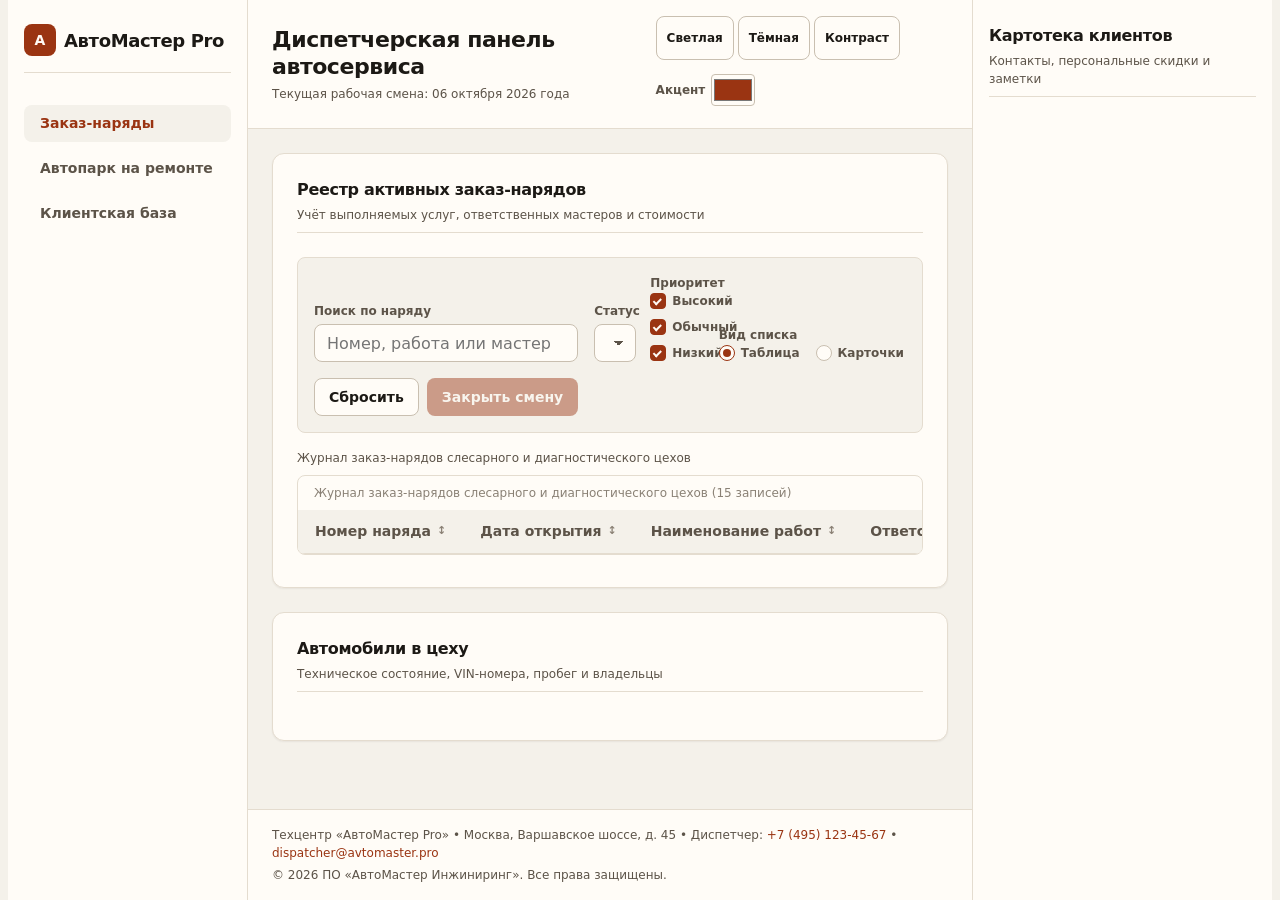
==== commit 2c4182f1: "Update index.html" ====
--- a/index.html
+++ b/index.html
@@ -23,7 +23,7 @@
   }
 })();
 </script>
-<link rel="stylesheet" href="css/styles.css">
+<link rel="stylesheet" href="styles.css">
 </head>
 <body>
   <div class="app-layout">
--- a/styles.css
+++ b/styles.css
@@ -0,0 +1,1440 @@
+@import url("https://fonts.googleapis.com/css2?family=Manrope:wght@400;500;600;700&display=swap");
+
+/* ==========================================================================
+   1. СОВРЕМЕННЫЙ CSS RESET (БЕЗ * { margin:0; padding:0; })
+   ========================================================================== */
+*,
+*::before,
+*::after {
+  box-sizing: border-box;
+}
+
+html {
+  -webkit-text-size-adjust: none;
+  text-size-adjust: none;
+}
+
+body,
+h1,
+h2,
+h3,
+h4,
+p,
+figure,
+figcaption,
+blockquote,
+dl,
+dd,
+ul,
+ol,
+fieldset {
+  margin-block-start: 0;
+  margin-block-end: 0;
+}
+
+ul,
+ol {
+  list-style: none;
+  padding-inline-start: 0;
+}
+
+body {
+  min-height: 100vh;
+  line-height: var(--lh-normal);
+  font-family: var(--font-family-base);
+  background-color: var(--bg-base);
+  color: var(--text-primary);
+}
+
+body.modal-open {
+  overflow: hidden;
+}
+
+img {
+  display: block;
+  max-width: 100%;
+}
+
+table {
+  border-collapse: collapse;
+  width: 100%;
+}
+
+a {
+  color: inherit;
+  text-decoration: none;
+}
+
+button,
+input,
+select {
+  font: inherit;
+  color: inherit;
+}
+
+/* Убираем стандартный синий outline у всех интерактивных элементов */
+:focus {
+  outline: none;
+}
+
+:focus-visible {
+  outline: 2px solid var(--color-accent);
+  outline-offset: 2px;
+}
+
+/* ==========================================================================
+   2. ДИЗАЙН-ТОКЕНЫ В :ROOT
+   ========================================================================== */
+:root {
+  --font-family-base: "Manrope", system-ui, -apple-system, sans-serif;
+  --font-xs: clamp(0.7rem, 0.66rem + 0.2vw, 0.75rem);
+  --font-sm: clamp(0.82rem, 0.78rem + 0.2vw, 0.875rem);
+  --font-md: clamp(0.95rem, 0.9rem + 0.25vw, 1rem);
+  --font-lg: clamp(1.05rem, 0.95rem + 0.45vw, 1.125rem);
+  --font-xl: clamp(1.2rem, 1rem + 0.9vw, 1.375rem);
+  --font-2xl: clamp(1.35rem, 1.05rem + 1.2vw, 1.625rem);
+
+  --lh-tight: 1.25;
+  --lh-normal: 1.5;
+  --ls-tight: -0.02em;
+  --ls-normal: 0;
+  --ls-wide: 0.04em;
+
+  --bg-base: #f4f1ea;
+  --bg-surface: #fffcf7;
+  --bg-surface-elevated: #ebe4d6;
+
+  --text-primary: #1c1915;
+  --text-secondary: #5c5348;
+  --text-muted: #8a8175;
+
+  --border-subtle: #e4dccf;
+  --border-strong: #c9bfb0;
+
+  --color-accent: #9a3412;
+  --accent-rgb: 154, 52, 18;
+  --color-accent-hover: #7c2a0e;
+  --color-accent-soft: #f3e4d8;
+  --text-on-accent: #fffaf5;
+
+  --color-success: #166534;
+  --color-warning: #a16207;
+  --color-error: #b42318;
+  --color-info: #1d4e89;
+
+  --badge-success-bg: #dcfce7;
+  --badge-warning-bg: #fef3c7;
+  --badge-error-bg: #fee2e2;
+  --badge-info-bg: #dbeafe;
+
+  --row-alt: #f7f3ec;
+  --overlay-rgb: 28, 25, 21;
+
+  --space-2xs: 4px;
+  --space-xs: 8px;
+  --space-sm: 16px;
+  --space-md: 24px;
+  --space-lg: 32px;
+  --space-xl: 48px;
+
+  --radius-sm: 4px;
+  --radius-md: 8px;
+  --radius-lg: 12px;
+  --radius-full: 9999px;
+
+  --shadow-sm: 0 1px 2px rgba(28, 25, 21, 0.06);
+  --shadow-md: 0 6px 14px -6px rgba(28, 25, 21, 0.16);
+  --shadow-lg: 0 18px 40px -16px rgba(28, 25, 21, 0.28);
+
+  --focus-ring: 0 0 0 3px rgba(var(--accent-rgb), 0.28);
+}
+
+html[data-theme="dark"] {
+  --bg-base: #171411;
+  --bg-surface: #241f1a;
+  --bg-surface-elevated: #322b24;
+
+  --text-primary: #f6f1e8;
+  --text-secondary: #cbbfaf;
+  --text-muted: #9a8d7c;
+  --text-on-accent: #1c120c;
+
+  --border-subtle: #3a322b;
+  --border-strong: #564a3e;
+
+  --color-accent: #e07a3d;
+  --accent-rgb: 224, 122, 61;
+  --color-accent-hover: #f0a06a;
+  --color-accent-soft: #3a2a20;
+
+  --color-success: #86efac;
+  --color-warning: #fcd34d;
+  --color-error: #fca5a5;
+  --color-info: #93c5fd;
+
+  --badge-success-bg: #14301f;
+  --badge-warning-bg: #3a2c10;
+  --badge-error-bg: #3b1717;
+  --badge-info-bg: #12283d;
+
+  --row-alt: #1e1a16;
+  --overlay-rgb: 0, 0, 0;
+
+  --shadow-sm: 0 1px 2px rgba(0, 0, 0, 0.35);
+  --shadow-md: 0 6px 14px -6px rgba(0, 0, 0, 0.5);
+  --shadow-lg: 0 18px 40px -16px rgba(0, 0, 0, 0.65);
+}
+
+html[data-theme="contrast"] {
+  --bg-base: #ffffff;
+  --bg-surface: #ffffff;
+  --bg-surface-elevated: #f2f2f2;
+
+  --text-primary: #000000;
+  --text-secondary: #1a1a1a;
+  --text-muted: #333333;
+  --text-on-accent: #ffffff;
+
+  --border-subtle: #000000;
+  --border-strong: #000000;
+
+  --color-accent: #0000ee;
+  --accent-rgb: 0, 0, 238;
+  --color-accent-hover: #0000aa;
+  --color-accent-soft: #e6e6ff;
+
+  --color-success: #006400;
+  --color-warning: #8a4b00;
+  --color-error: #9b0000;
+  --color-info: #003f88;
+
+  --badge-success-bg: #ffffff;
+  --badge-warning-bg: #ffffff;
+  --badge-error-bg: #ffffff;
+  --badge-info-bg: #ffffff;
+
+  --row-alt: #f5f5f5;
+  --overlay-rgb: 0, 0, 0;
+
+  --radius-sm: 0;
+  --radius-md: 0;
+  --radius-lg: 0;
+
+  --shadow-sm: none;
+  --shadow-md: none;
+  --shadow-lg: none;
+}
+
+body,
+.dashboard-block,
+.app-sidebar,
+.app-header,
+.app-extra-panel,
+.app-footer,
+.car-card,
+.client-card,
+.order-card,
+.btn,
+.nav-link,
+.text-input,
+.select-input,
+.data-table td,
+.data-table th,
+.status-badge,
+.modal-dialog {
+  transition: background-color 0.25s ease, color 0.25s ease, border-color 0.25s ease, box-shadow 0.25s ease;
+}
+
+/* ==========================================================================
+   3. СЕТКА СТРАНИЦЫ
+   ========================================================================== */
+.app-layout {
+  display: grid;
+  grid-template-columns: 250px 1fr 320px;
+  grid-template-rows: auto 1fr auto;
+  grid-template-areas:
+    "sidebar header extra"
+    "sidebar main   extra"
+    "sidebar footer extra";
+  min-height: 100vh;
+}
+
+.app-sidebar {
+  grid-area: sidebar;
+  background-color: var(--bg-surface);
+  border-right: 1px solid var(--border-subtle);
+  padding: var(--space-md) var(--space-sm);
+}
+
+.brand-badge {
+  display: flex;
+  align-items: center;
+  gap: var(--space-xs);
+  margin-bottom: var(--space-lg);
+  padding-bottom: var(--space-sm);
+  border-bottom: 1px solid var(--border-subtle);
+}
+
+.brand-mark {
+  width: 32px;
+  height: 32px;
+  border-radius: var(--radius-md);
+  background-color: var(--color-accent);
+  color: var(--text-on-accent);
+  display: grid;
+  place-items: center;
+  font-weight: 700;
+  font-size: var(--font-sm);
+}
+
+.brand-title {
+  font-size: var(--font-lg);
+  font-weight: 700;
+  letter-spacing: var(--ls-tight);
+}
+
+.nav-list {
+  display: flex;
+  flex-direction: column;
+  gap: var(--space-xs);
+}
+
+.nav-link {
+  display: block;
+  padding: var(--space-xs) var(--space-sm);
+  font-size: var(--font-sm);
+  font-weight: 600;
+  color: var(--text-secondary);
+  border-radius: var(--radius-md);
+  transition: background-color 0.2s ease, color 0.2s ease;
+}
+
+.nav-link:hover,
+.nav-link.active {
+  background-color: var(--bg-base);
+  color: var(--color-accent);
+}
+
+.nav-link:active {
+  transform: scale(0.98);
+}
+
+.app-header {
+  grid-area: header;
+  display: flex;
+  align-items: center;
+  gap: var(--space-sm);
+  background-color: var(--bg-surface);
+  border-bottom: 1px solid var(--border-subtle);
+  padding: var(--space-sm) var(--space-md);
+}
+
+.header-text {
+  min-width: 0;
+}
+
+.burger {
+  display: inline-flex;
+  flex-direction: column;
+  justify-content: center;
+  gap: 4px;
+  width: 40px;
+  height: 40px;
+  padding: 8px;
+  border: 1px solid var(--border-strong);
+  border-radius: var(--radius-md);
+  background-color: var(--bg-surface);
+  cursor: pointer;
+  flex: 0 0 auto;
+}
+
+.burger span {
+  display: block;
+  height: 2px;
+  background-color: var(--text-primary);
+  border-radius: 2px;
+}
+
+.nav-overlay {
+  display: none;
+}
+
+.header-heading {
+  font-size: var(--font-xl);
+  font-weight: 700;
+  letter-spacing: var(--ls-tight);
+  line-height: var(--lh-tight);
+}
+
+.header-caption {
+  font-size: var(--font-xs);
+  color: var(--text-secondary);
+  margin-top: var(--space-2xs);
+}
+
+.app-main {
+  grid-area: main;
+  padding: var(--space-md);
+  display: flex;
+  flex-direction: column;
+  gap: var(--space-md);
+  min-width: 0;
+}
+
+.dashboard-block {
+  background-color: var(--bg-surface);
+  border: 1px solid var(--border-subtle);
+  border-radius: var(--radius-lg);
+  padding: var(--space-md);
+  box-shadow: var(--shadow-sm);
+  min-width: 0;
+}
+
+.block-header,
+.extra-panel-header {
+  margin-bottom: var(--space-md);
+  padding-bottom: var(--space-xs);
+  border-bottom: 1px solid var(--border-subtle);
+}
+
+.block-title,
+.extra-panel-title {
+  font-size: var(--font-md);
+  font-weight: 700;
+  letter-spacing: var(--ls-tight);
+}
+
+.block-subtitle,
+.extra-panel-subtitle {
+  font-size: var(--font-xs);
+  color: var(--text-secondary);
+  margin-top: var(--space-2xs);
+}
+
+/* ==========================================================================
+   4. ФИЛЬТРЫ
+   ========================================================================== */
+.filters {
+  display: grid;
+  grid-template-columns: 1.4fr 0.8fr 1.2fr auto auto;
+  gap: var(--space-sm);
+  align-items: end;
+  margin-bottom: var(--space-sm);
+  padding: var(--space-sm);
+  background-color: var(--bg-base);
+  border: 1px solid var(--border-subtle);
+  border-radius: var(--radius-md);
+}
+
+.filter-field {
+  display: flex;
+  flex-direction: column;
+  gap: var(--space-2xs);
+  min-width: 0;
+  border: 0;
+  padding: 0;
+}
+
+.filter-field > label,
+.filter-field > legend {
+  font-size: var(--font-xs);
+  font-weight: 600;
+  color: var(--text-secondary);
+  padding: 0;
+}
+
+.text-input,
+.select-input {
+  width: 100%;
+  height: 38px;
+  padding: 0 12px;
+  background-color: var(--bg-surface);
+  border: 1px solid var(--border-strong);
+  border-radius: var(--radius-md);
+  transition: border-color 0.2s ease, box-shadow 0.2s ease, background-color 0.2s ease;
+}
+
+.select-input {
+  appearance: none;
+  background-image: linear-gradient(45deg, transparent 50%, var(--text-secondary) 50%),
+    linear-gradient(135deg, var(--text-secondary) 50%, transparent 50%);
+  background-position: calc(100% - 16px) 16px, calc(100% - 11px) 16px;
+  background-size: 5px 5px, 5px 5px;
+  background-repeat: no-repeat;
+  padding-right: 28px;
+}
+
+.text-input:hover,
+.select-input:hover {
+  border-color: var(--color-accent);
+}
+
+.text-input:focus,
+.select-input:focus {
+  border-color: var(--color-accent);
+  box-shadow: var(--focus-ring);
+}
+
+.text-input:disabled,
+.select-input:disabled {
+  opacity: 0.55;
+  cursor: not-allowed;
+  background-color: var(--bg-surface-elevated);
+}
+
+.filter-checks,
+.filter-radios {
+  flex-direction: row;
+  flex-wrap: wrap;
+  align-items: center;
+  gap: var(--space-xs) var(--space-sm);
+  padding-top: 18px;
+  position: relative;
+}
+
+.filter-checks > legend,
+.filter-radios > legend {
+  position: absolute;
+  top: 0;
+  left: 0;
+}
+
+.check,
+.radio {
+  display: inline-flex;
+  align-items: center;
+  gap: 6px;
+  font-size: var(--font-xs);
+  font-weight: 600;
+  color: var(--text-primary);
+  cursor: pointer;
+  user-select: none;
+}
+
+.check input,
+.radio input {
+  position: absolute;
+  opacity: 0;
+  width: 1px;
+  height: 1px;
+  pointer-events: none;
+}
+
+.check-box,
+.radio-dot {
+  width: 16px;
+  height: 16px;
+  border: 1.5px solid var(--border-strong);
+  background-color: var(--bg-surface);
+  display: inline-grid;
+  place-items: center;
+  transition: background-color 0.2s ease, border-color 0.2s ease, box-shadow 0.2s ease;
+  flex: 0 0 auto;
+}
+
+.check-box {
+  border-radius: 4px;
+}
+
+.radio-dot {
+  border-radius: 50%;
+}
+
+.check input:checked + .check-box {
+  background-color: var(--color-accent);
+  border-color: var(--color-accent);
+}
+
+.check input:checked + .check-box::after {
+  content: "";
+  width: 8px;
+  height: 5px;
+  border-left: 2px solid var(--text-on-accent);
+  border-bottom: 2px solid var(--text-on-accent);
+  transform: rotate(-45deg) translate(0, -1px);
+}
+
+.radio input:checked + .radio-dot {
+  border-color: var(--color-accent);
+}
+
+.radio input:checked + .radio-dot::after {
+  content: "";
+  width: 8px;
+  height: 8px;
+  border-radius: 50%;
+  background-color: var(--color-accent);
+}
+
+.check:hover .check-box,
+.radio:hover .radio-dot {
+  border-color: var(--color-accent);
+}
+
+.check input:focus-visible + .check-box,
+.radio input:focus-visible + .radio-dot {
+  box-shadow: var(--focus-ring);
+}
+
+.check input:active + .check-box,
+.radio input:active + .radio-dot {
+  transform: scale(0.92);
+}
+
+.check input:disabled + .check-box,
+.radio input:disabled + .radio-dot {
+  opacity: 0.5;
+  cursor: not-allowed;
+}
+
+.filter-actions {
+  display: flex;
+  gap: var(--space-xs);
+  align-items: center;
+}
+
+/* ==========================================================================
+   5. КНОПКИ: default / hover / focus / active / disabled
+   ========================================================================== */
+.btn,
+.sort-btn,
+.icon-btn,
+.row-btn {
+  cursor: pointer;
+  border: 1px solid transparent;
+  background-color: transparent;
+  transition: background-color 0.2s ease, color 0.2s ease, border-color 0.2s ease,
+    transform 0.12s ease, box-shadow 0.2s ease, opacity 0.2s ease;
+}
+
+.btn {
+  height: 38px;
+  padding: 0 14px;
+  border-radius: var(--radius-md);
+  font-size: var(--font-sm);
+  font-weight: 700;
+  white-space: nowrap;
+}
+
+.btn-primary {
+  background-color: var(--color-accent);
+  color: var(--text-on-accent);
+}
+
+.btn-primary:hover {
+  background-color: var(--color-accent-hover);
+}
+
+.btn-ghost {
+  background-color: var(--bg-surface);
+  border-color: var(--border-strong);
+  color: var(--text-primary);
+}
+
+.btn-ghost:hover {
+  background-color: var(--bg-surface-elevated);
+  border-color: var(--color-accent);
+  color: var(--color-accent);
+}
+
+.btn:active,
+.icon-btn:active,
+.sort-btn:active,
+.row-btn:active {
+  transform: scale(0.97);
+}
+
+.btn:disabled,
+.icon-btn:disabled {
+  opacity: 0.45;
+  cursor: not-allowed;
+  transform: none;
+}
+
+.icon-btn {
+  width: 34px;
+  height: 34px;
+  border-radius: var(--radius-md);
+  font-size: 22px;
+  line-height: 1;
+  color: var(--text-secondary);
+}
+
+.icon-btn:hover {
+  background-color: var(--bg-base);
+  color: var(--text-primary);
+}
+
+/* ==========================================================================
+   6. ТАБЛИЦА
+   ========================================================================== */
+.result-count,
+.empty-note {
+  font-size: var(--font-xs);
+  color: var(--text-secondary);
+  margin-bottom: var(--space-xs);
+}
+
+.table-wrap {
+  overflow-x: auto;
+  border: 1px solid var(--border-subtle);
+  border-radius: var(--radius-md);
+}
+
+.table-caption {
+  caption-side: top;
+  font-size: var(--font-xs);
+  color: var(--text-muted);
+  text-align: left;
+  padding: var(--space-xs) var(--space-sm);
+}
+
+.data-table th,
+.data-table td {
+  padding: 10px var(--space-sm);
+  text-align: left;
+  font-size: var(--font-sm);
+  border-bottom: 1px solid var(--border-subtle);
+  vertical-align: top;
+}
+
+.data-table th {
+  background-color: var(--bg-base);
+  color: var(--text-secondary);
+  font-weight: 600;
+  letter-spacing: var(--ls-tight);
+  white-space: nowrap;
+  position: sticky;
+  top: 0;
+}
+
+.data-table tbody tr:nth-child(even) {
+  background-color: var(--row-alt);
+}
+
+.data-table tbody tr {
+  transition: background-color 0.2s ease;
+}
+
+.data-table tbody tr:hover {
+  background-color: var(--color-accent-soft);
+}
+
+.data-table td:first-child,
+.data-table th:first-child {
+  position: sticky;
+  left: 0;
+  z-index: 1;
+  background-color: inherit;
+}
+
+.data-table th:first-child {
+  background-color: var(--bg-base);
+  z-index: 2;
+}
+
+.sort-btn {
+  display: inline-flex;
+  align-items: center;
+  gap: 6px;
+  padding: 0;
+  font-weight: 700;
+  color: inherit;
+  border-radius: var(--radius-sm);
+}
+
+.sort-btn::after {
+  content: "↕";
+  font-size: 11px;
+  color: var(--text-muted);
+}
+
+th[aria-sort="ascending"] .sort-btn::after {
+  content: "↑";
+  color: var(--color-accent);
+}
+
+th[aria-sort="descending"] .sort-btn::after {
+  content: "↓";
+  color: var(--color-accent);
+}
+
+.sort-btn:hover {
+  color: var(--color-accent);
+}
+
+.cell-title {
+  font-weight: 700;
+}
+
+.cell-muted {
+  display: block;
+  margin-top: 2px;
+  font-size: var(--font-xs);
+  color: var(--text-muted);
+  font-weight: 500;
+}
+
+.row-btn {
+  display: block;
+  width: 100%;
+  text-align: left;
+  padding: 0;
+  font-weight: 700;
+  color: var(--text-primary);
+  border-radius: var(--radius-sm);
+}
+
+.row-btn:hover {
+  color: var(--color-accent);
+}
+
+/* ==========================================================================
+   7. КАРТОЧКИ
+   ========================================================================== */
+.cards-grid,
+.order-cards {
+  display: grid;
+  grid-template-columns: repeat(auto-fill, minmax(240px, 1fr));
+  gap: var(--space-sm);
+}
+
+.order-cards {
+  margin-top: var(--space-xs);
+}
+
+.car-card,
+.client-card,
+.order-card {
+  background-color: var(--bg-base);
+  border: 1px solid var(--border-subtle);
+  border-radius: var(--radius-md);
+  padding: var(--space-sm);
+  display: flex;
+  flex-direction: column;
+  gap: var(--space-2xs);
+  width: 100%;
+  text-align: left;
+  cursor: pointer;
+  transition: border-color 0.2s ease, box-shadow 0.2s ease, transform 0.12s ease, background-color 0.2s ease;
+}
+
+.car-card:hover,
+.client-card:hover,
+.order-card:hover {
+  border-color: var(--color-accent);
+  box-shadow: var(--shadow-md);
+  background-color: var(--bg-surface);
+}
+
+.car-card:active,
+.client-card:active,
+.order-card:active {
+  transform: scale(0.985);
+}
+
+.card-head {
+  display: flex;
+  justify-content: space-between;
+  align-items: flex-start;
+  gap: var(--space-xs);
+}
+
+.card-id {
+  font-size: var(--font-xs);
+  font-weight: 700;
+  color: var(--text-muted);
+  letter-spacing: var(--ls-wide);
+}
+
+.car-title,
+.client-name,
+.order-card-title {
+  font-size: var(--font-md);
+  font-weight: 700;
+  letter-spacing: var(--ls-tight);
+  line-height: var(--lh-tight);
+}
+
+.car-desc,
+.car-meta,
+.client-text,
+.order-card-text,
+.card-meta {
+  font-size: var(--font-xs);
+  color: var(--text-secondary);
+}
+
+.status-badge,
+.priority,
+.tag {
+  display: inline-block;
+  padding: 2px 8px;
+  border-radius: var(--radius-full);
+  font-size: var(--font-xs);
+  font-weight: 700;
+  line-height: 1.4;
+  white-space: nowrap;
+}
+
+.status-badge--success {
+  color: var(--color-success);
+  background-color: var(--badge-success-bg);
+}
+
+.status-badge--warning {
+  color: var(--color-warning);
+  background-color: var(--badge-warning-bg);
+}
+
+.status-badge--error {
+  color: var(--color-error);
+  background-color: var(--badge-error-bg);
+}
+
+.status-badge--info {
+  color: var(--color-info);
+  background-color: var(--badge-info-bg);
+}
+
+.priority--high {
+  color: var(--color-error);
+  background-color: var(--badge-error-bg);
+}
+
+.priority--normal {
+  color: var(--color-info);
+  background-color: var(--badge-info-bg);
+}
+
+.priority--low {
+  color: var(--text-secondary);
+  background-color: var(--bg-surface-elevated);
+}
+
+.tag-row {
+  display: flex;
+  flex-wrap: wrap;
+  gap: 4px;
+}
+
+.tag {
+  color: var(--text-secondary);
+  background-color: var(--bg-surface);
+  border: 1px solid var(--border-subtle);
+}
+
+.app-extra-panel {
+  grid-area: extra;
+  background-color: var(--bg-surface);
+  border-left: 1px solid var(--border-subtle);
+  padding: var(--space-md) var(--space-sm);
+}
+
+.clients-stack {
+  display: flex;
+  flex-direction: column;
+  gap: var(--space-sm);
+}
+
+.app-footer {
+  grid-area: footer;
+  background-color: var(--bg-surface);
+  border-top: 1px solid var(--border-subtle);
+  padding: var(--space-sm) var(--space-md);
+  font-size: var(--font-xs);
+  color: var(--text-secondary);
+}
+
+.footer-contacts {
+  font-style: normal;
+  margin-bottom: var(--space-2xs);
+}
+
+.footer-contacts a {
+  color: var(--color-accent);
+  transition: color 0.2s ease;
+}
+
+.footer-contacts a:hover {
+  color: var(--color-accent-hover);
+}
+
+/* ==========================================================================
+   8. МОДАЛЬНОЕ ОКНО
+   ========================================================================== */
+.modal[hidden] {
+  display: none;
+}
+
+.modal {
+  position: fixed;
+  inset: 0;
+  z-index: 40;
+  display: grid;
+  place-items: center;
+  padding: var(--space-md);
+}
+
+.modal-backdrop {
+  position: absolute;
+  inset: 0;
+  background-color: rgba(var(--overlay-rgb), 0.48);
+}
+
+.modal-dialog {
+  position: relative;
+  z-index: 1;
+  width: min(640px, 100%);
+  max-height: min(86vh, 760px);
+  display: flex;
+  flex-direction: column;
+  background-color: var(--bg-surface);
+  border-radius: var(--radius-lg);
+  box-shadow: var(--shadow-lg);
+  border: 1px solid var(--border-subtle);
+}
+
+.modal-header,
+.modal-footer {
+  display: flex;
+  align-items: center;
+  justify-content: space-between;
+  gap: var(--space-sm);
+  padding: var(--space-sm) var(--space-md);
+}
+
+.modal-header {
+  border-bottom: 1px solid var(--border-subtle);
+}
+
+.modal-footer {
+  border-top: 1px solid var(--border-subtle);
+  justify-content: flex-end;
+}
+
+.modal-kicker {
+  font-size: var(--font-xs);
+  font-weight: 700;
+  color: var(--text-muted);
+  letter-spacing: var(--ls-wide);
+  text-transform: uppercase;
+}
+
+.modal-title {
+  font-size: var(--font-lg);
+  font-weight: 700;
+  letter-spacing: var(--ls-tight);
+  line-height: var(--lh-tight);
+  margin-top: 2px;
+}
+
+.modal-body {
+  padding: var(--space-md);
+  overflow-y: auto;
+  display: flex;
+  flex-direction: column;
+  gap: var(--space-sm);
+}
+
+.detail-lead {
+  font-size: var(--font-sm);
+  color: var(--text-secondary);
+}
+
+.detail-grid {
+  display: grid;
+  grid-template-columns: 1fr;
+  gap: var(--space-xs) var(--space-sm);
+}
+
+.detail-item {
+  background-color: var(--bg-base);
+  border-radius: var(--radius-md);
+  padding: var(--space-xs) var(--space-sm);
+}
+
+.detail-label {
+  display: block;
+  font-size: 11px;
+  font-weight: 700;
+  color: var(--text-muted);
+  margin-bottom: 2px;
+}
+
+.detail-value {
+  font-size: var(--font-sm);
+  font-weight: 600;
+}
+
+/* ==========================================================================
+   9. ТАБЛИЦА НА МОБИЛЬНОМ: СТРОКА СТАНОВИТСЯ КАРТОЧКОЙ
+   Подписи ячеек берутся из data-label через content
+   ========================================================================== */
+.data-table thead {
+  position: absolute;
+  width: 1px;
+  height: 1px;
+  overflow: hidden;
+  clip: rect(0 0 0 0);
+}
+
+.data-table,
+.data-table tbody,
+.data-table tr,
+.data-table td {
+  display: block;
+  width: 100%;
+}
+
+.data-table {
+  min-width: 0;
+}
+
+.data-table tr {
+  margin-bottom: var(--space-sm);
+  border: 1px solid var(--border-subtle);
+  border-radius: var(--radius-md);
+  background-color: var(--bg-surface);
+  overflow: hidden;
+}
+
+.data-table tbody tr:nth-child(even) {
+  background-color: var(--bg-surface);
+}
+
+.data-table td {
+  display: flex;
+  justify-content: space-between;
+  align-items: flex-start;
+  gap: var(--space-sm);
+  padding: 10px 12px;
+  border-bottom: 1px solid var(--border-subtle);
+  text-align: right;
+}
+
+.data-table td::before {
+  content: attr(data-label);
+  font-size: var(--font-xs);
+  font-weight: 700;
+  color: var(--text-muted);
+  text-align: left;
+  flex: 0 0 42%;
+}
+
+.data-table td:first-child,
+.data-table th:first-child {
+  position: static;
+  background-color: transparent;
+}
+
+.data-table td:last-child {
+  border-bottom: 0;
+}
+
+/* ==========================================================================
+   10. БРЕЙКПОИНТЫ. Только min-width: mobile -> tablet -> desktop
+   ========================================================================== */
+
+
+/* На узком экране боковое меню уезжает за край, реестр занимает всю ширину */
+@media (max-width: 767px) {
+  .app-layout {
+    grid-template-columns: minmax(0, 1fr);
+    grid-template-areas:
+      "header"
+      "main"
+      "extra"
+      "footer";
+  }
+
+  .burger {
+    display: inline-flex;
+  }
+
+  .app-sidebar {
+    position: fixed;
+    top: 0;
+    left: 0;
+    z-index: 30;
+    width: min(280px, 86vw);
+    height: 100vh;
+    overflow-y: auto;
+    transform: translateX(-105%);
+    transition: transform 0.25s ease, background-color 0.25s ease;
+  }
+
+  body.menu-open .app-sidebar {
+    transform: translateX(0);
+  }
+
+  body.menu-open .nav-overlay {
+    display: block;
+    position: fixed;
+    inset: 0;
+    z-index: 25;
+    background-color: rgba(var(--overlay-rgb), 0.45);
+  }
+
+  .filters {
+    grid-template-columns: 1fr;
+  }
+
+  .app-extra-panel {
+    border-left: 0;
+    border-top: 1px solid var(--border-subtle);
+  }
+}
+
+/* Tablet: 768px и выше */
+@media (min-width: 768px) {
+  :root {
+    --space-sm: 16px;
+    --space-md: 20px;
+    --space-lg: 28px;
+    --space-xl: 40px;
+  }
+
+  .burger,
+  .nav-overlay {
+    display: none;
+  }
+
+  .app-sidebar {
+    position: static;
+    width: auto;
+    height: auto;
+    transform: none;
+    overflow: visible;
+  }
+
+  body.menu-open {
+    overflow: auto;
+  }
+
+  .app-layout {
+    grid-template-columns: 220px minmax(0, 1fr);
+    grid-template-areas:
+      "sidebar header"
+      "sidebar main"
+      "sidebar extra"
+      "sidebar footer";
+  }
+
+  .app-header {
+    padding: var(--space-sm) var(--space-md);
+  }
+
+  .filters {
+    grid-template-columns: 1fr 1fr;
+  }
+
+  .filter-actions {
+    grid-column: 1 / -1;
+  }
+
+  .detail-grid {
+    grid-template-columns: 1fr 1fr;
+  }
+
+  /* На планшете таблица снова таблица, со скроллом и липкой первой колонкой */
+  .data-table thead {
+    position: static;
+    width: auto;
+    height: auto;
+    overflow: visible;
+    clip: auto;
+  }
+
+  .data-table,
+  .data-table tbody,
+  .data-table tr,
+  .data-table td {
+    display: revert;
+    width: auto;
+  }
+
+  .data-table {
+    display: table;
+    width: 100%;
+    min-width: 860px;
+  }
+
+  .data-table tbody {
+    display: table-row-group;
+  }
+
+  .data-table tr {
+    display: table-row;
+    margin: 0;
+    border: 0;
+    border-radius: 0;
+    background: transparent;
+  }
+
+  .data-table td {
+    display: table-cell;
+    text-align: left;
+    border-bottom: 1px solid var(--border-subtle);
+  }
+
+  .data-table td::before {
+    content: none;
+  }
+
+  .data-table tbody tr:nth-child(even) {
+    background-color: var(--row-alt);
+  }
+
+  .data-table td:first-child,
+  .data-table th:first-child {
+    position: sticky;
+    left: 0;
+    z-index: 1;
+    background-color: var(--bg-surface);
+  }
+
+  .data-table tbody tr:nth-child(even) td:first-child {
+    background-color: var(--row-alt);
+  }
+
+  .data-table tbody tr:hover td:first-child {
+    background-color: var(--color-accent-soft);
+  }
+
+  .data-table th:first-child {
+    background-color: var(--bg-base);
+    z-index: 2;
+  }
+}
+
+/* Desktop: 1024px и выше */
+@media (min-width: 1024px) {
+  :root {
+    --space-md: 24px;
+    --space-lg: 32px;
+    --space-xl: 48px;
+  }
+
+  .app-layout {
+    grid-template-columns: 240px minmax(0, 1fr) 300px;
+    grid-template-areas:
+      "sidebar header extra"
+      "sidebar main   extra"
+      "sidebar footer extra";
+  }
+
+  .filters {
+    grid-template-columns: 1.3fr 0.8fr 1.1fr auto;
+  }
+
+  .filter-actions {
+    grid-column: auto;
+  }
+
+  .data-table {
+    min-width: 0;
+  }
+}
+
+.theme-bar {
+  margin-left: auto;
+  display: flex;
+  align-items: center;
+  gap: var(--space-xs);
+  flex-wrap: wrap;
+}
+
+.theme-switch {
+  display: flex;
+  gap: 4px;
+}
+
+.theme-btn {
+  min-height: 44px;
+  padding: 0 10px;
+  border: 1px solid var(--border-strong);
+  border-radius: var(--radius-md);
+  background-color: var(--bg-surface);
+  font-size: var(--font-xs);
+  font-weight: 700;
+  cursor: pointer;
+  transition: background-color 0.2s ease, color 0.2s ease, border-color 0.2s ease;
+}
+
+.theme-btn.is-active {
+  background-color: var(--color-accent);
+  border-color: var(--color-accent);
+  color: var(--text-on-accent);
+}
+
+.theme-btn:active {
+  transform: scale(0.97);
+}
+
+.accent-picker {
+  display: inline-flex;
+  align-items: center;
+  gap: 6px;
+  min-height: 44px;
+  font-size: var(--font-xs);
+  font-weight: 700;
+  color: var(--text-secondary);
+}
+
+.accent-picker input {
+  width: 44px;
+  height: 32px;
+  padding: 0;
+  border: 1px solid var(--border-strong);
+  border-radius: var(--radius-sm);
+  background: transparent;
+  cursor: pointer;
+}
+
+@media (max-width: 640px) {
+  .app-header {
+    flex-wrap: wrap;
+  }
+
+  .theme-bar {
+    width: 100%;
+    margin-left: 0;
+  }
+}
+
+/* На тач-экранах без hover убираем подсветку наведения */
+@media (hover: none) {
+  .nav-link:hover,
+  .text-input:hover,
+  .select-input:hover,
+  .btn-primary:hover,
+  .btn-ghost:hover,
+  .icon-btn:hover,
+  .sort-btn:hover,
+  .row-btn:hover,
+  .car-card:hover,
+  .client-card:hover,
+  .order-card:hover,
+  .footer-contacts a:hover,
+  .check:hover .check-box,
+  .radio:hover .radio-dot,
+  .data-table tbody tr:hover,
+  .data-table tbody tr:hover td:first-child {
+    background-color: inherit;
+    color: inherit;
+    border-color: inherit;
+    box-shadow: none;
+    transform: none;
+  }
+
+  .nav-link.active {
+    background-color: var(--bg-base);
+    color: var(--color-accent);
+  }
+
+  .btn-primary {
+    background-color: var(--color-accent);
+    color: var(--text-on-accent);
+  }
+}
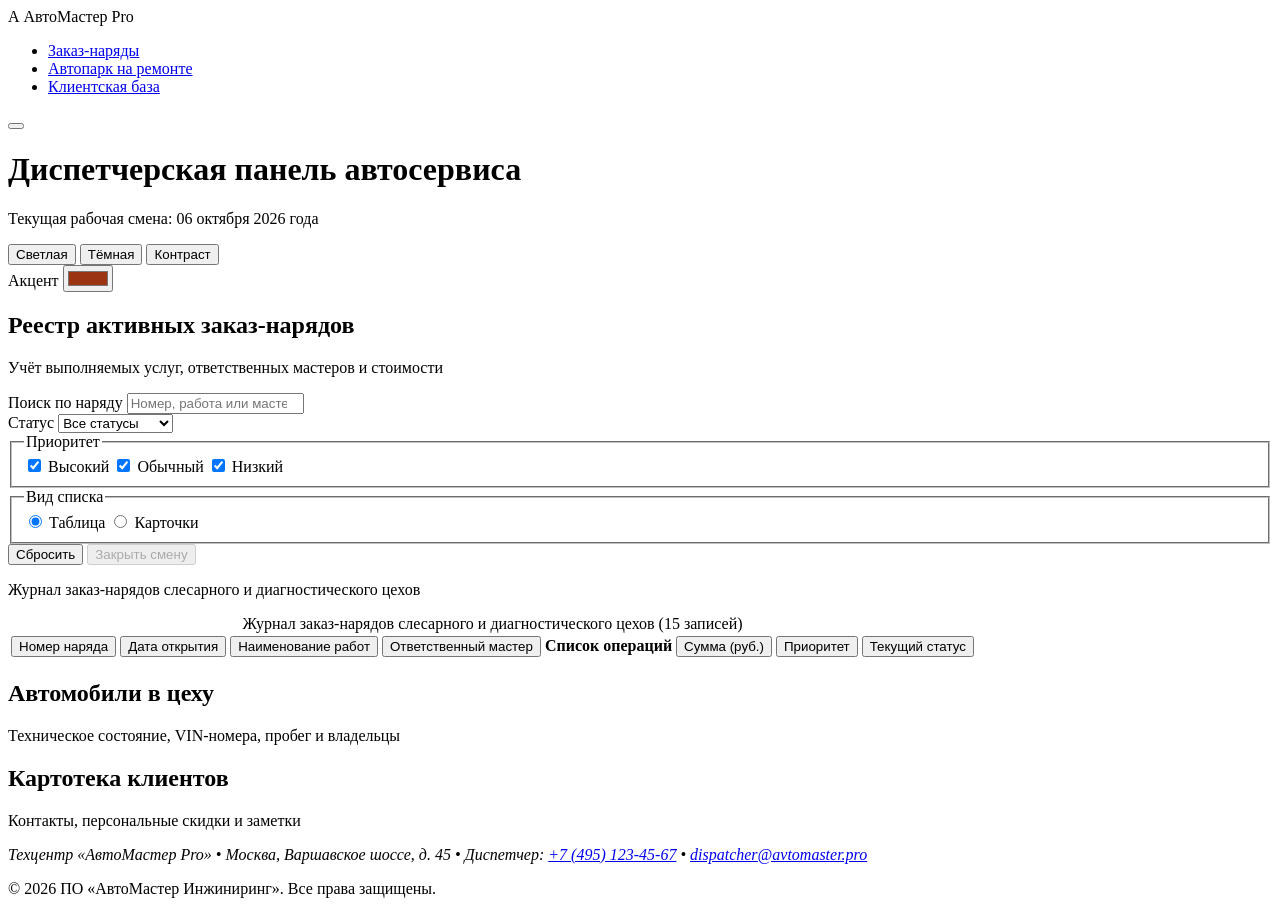
==== commit 05c6c693: "Update index.html" ====
--- a/index.html
+++ b/index.html
@@ -23,7 +23,7 @@
   }
 })();
 </script>
-<link rel="stylesheet" href="styles.css">
+<link rel="stylesheet" href="css/styles.css">
 </head>
 <body>
   <div class="app-layout">
